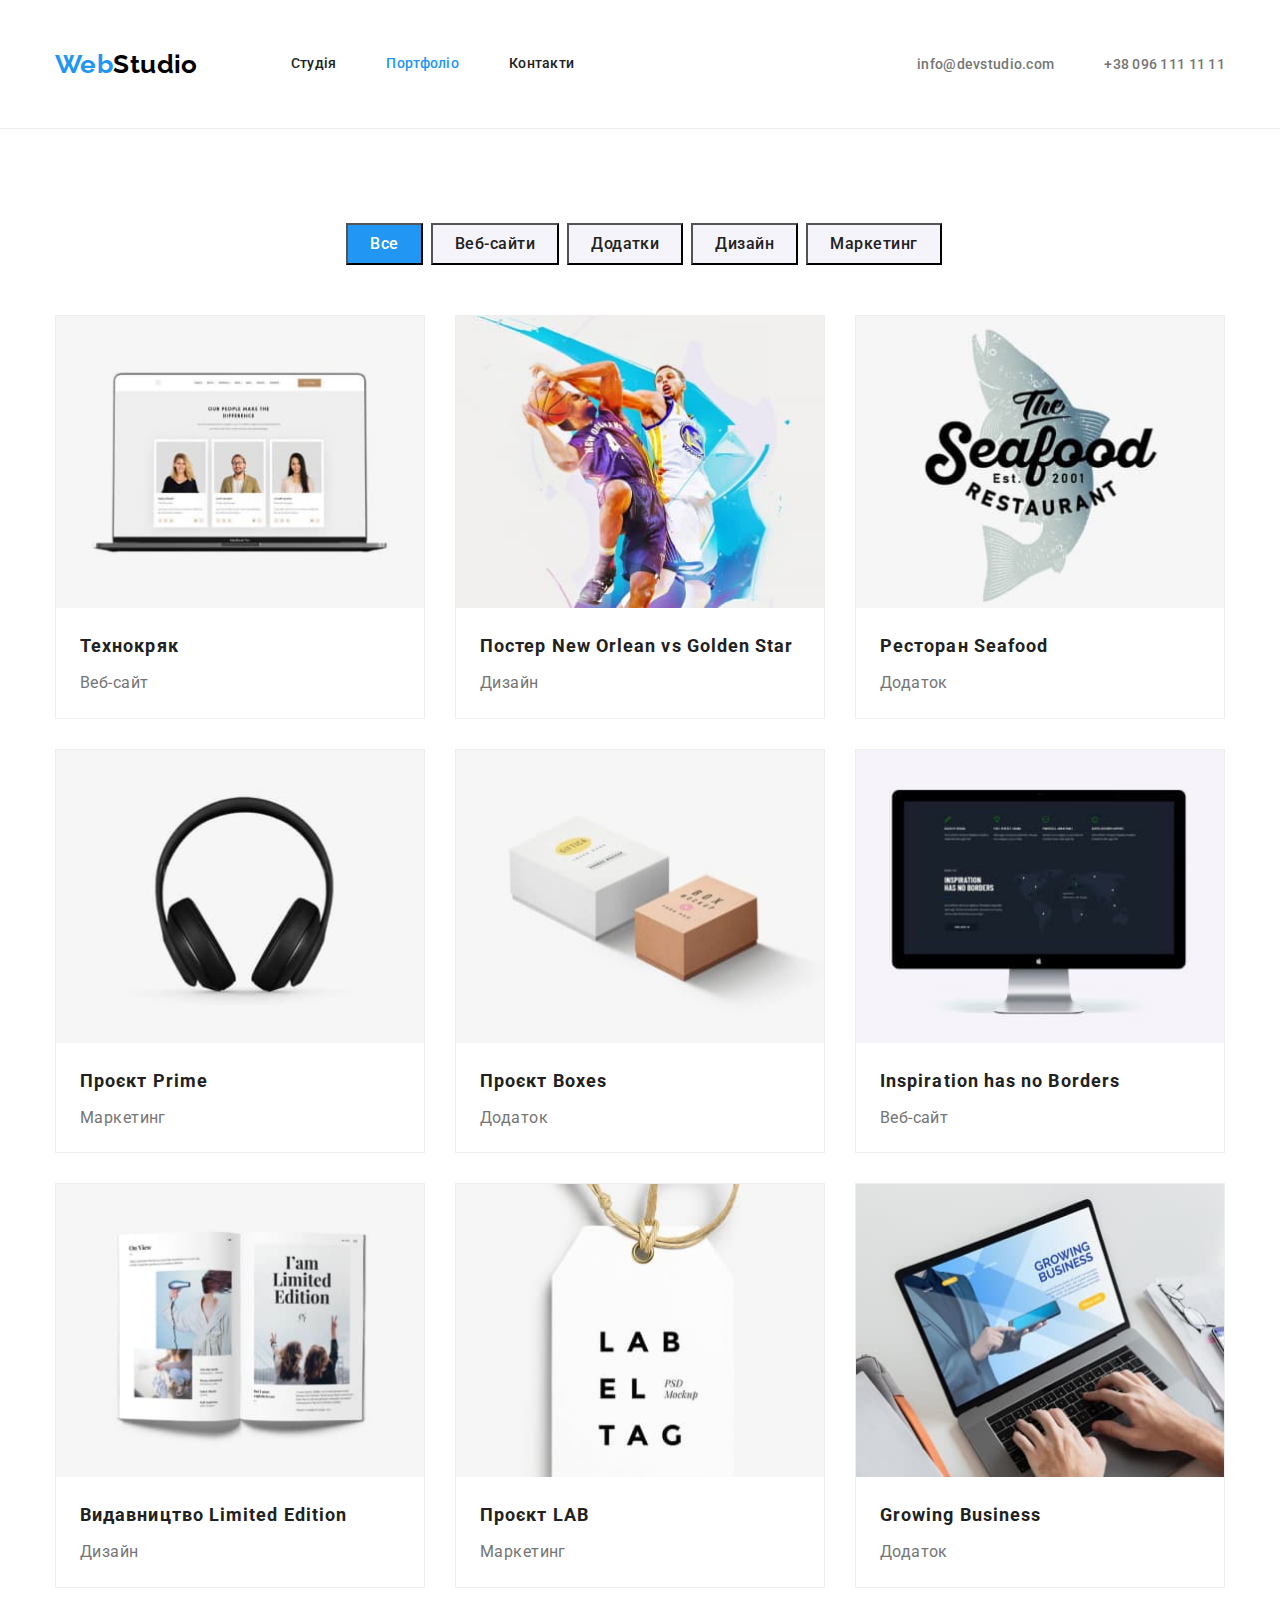
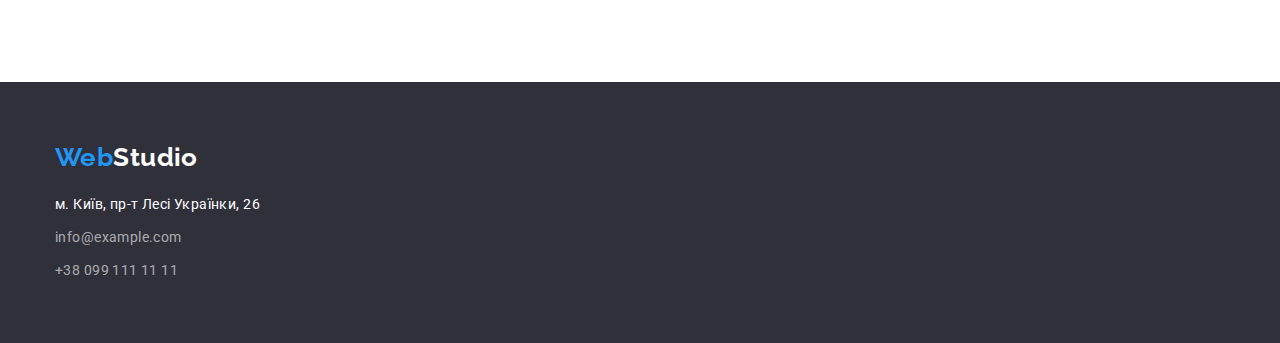
==== portfolio.html @ b1409e7b "додає файли html та css дз3" ====
<!DOCTYPE html>
<html lang="uk">
<head>
    <meta charset="UTF-8">
    <meta http-equiv="X-UA-Compatible" content="IE=edge">
    <meta name="viewport" content="width=device-width, initial-scale=1.0">
    <title>Portfolio</title>
    <link rel="preconnect" href="https://fonts.googleapis.com">
    <link rel="preconnect" href="https://fonts.gstatic.com" crossorigin>
    <link href="https://fonts.googleapis.com/css2?family=Raleway:wght@700&family=Roboto:wght@400;500;700;900&display=swap"
        rel="stylesheet">
    <link rel="stylesheet" href="https://cdnjs.cloudflare.com/ajax/libs/modern-normalize/1.1.0/modern-normalize.min.css">
    <link rel="stylesheet" href="./css/styles.css">
</head>
<body>
    <!--HEADER-->
    <header class="page-header portfolio-header">
        <div class="container page-header-container">
            <nav class="page-nav">
                <a class="logo link" href="./index.html" lang="en">Web<span class="logo-part-header">Studio</span></a>
                <ul class="menu list">
                    <li class="menu-item">
                        <a class="menu-link link" href="./index.html">Студія</a>
                    </li>
                    <li class="menu-item">
                        <a class="menu-link link current" href="./portfolio.html">Портфоліо</a>
                    </li>
                    <li class="menu-item">
                        <a class="menu-link link" href="">Контакти</a>
                    </li>
                </ul>
            </nav>
            <ul class="contact-list list">
                <li class="contact-list-item">
                    <a class="contact-link link" href="mailto:info@devstudio.com">info@devstudio.com</a>
                </li>
                <li class="contact-list-item">
                    <a class="contact-link link" href="tel:+380961111111">+38 096 111 11 11</a>
                </li>
            </ul>
        </div>
    </header>
    <!--UNIQUE PAGE CONTENT-->
    <main>
    <!-- COMPANY-PRODUCTS -->
     <section class="company-products section">
        <div class="container">
         <h1 class="visually-hidden">Різновиди наших робіт</h1>  
        <ul class="company-products-list list">
            <li class="classification-type">
                <button class="choice-btn  current-button" type="button">
                    Все
                </button>
            </li>
            <li class="classification-type">
                <button class="choice-btn">
                    Веб-сайти
                </button>
            </li>
            <li class="classification-type">
                <button class="choice-btn">
                    Додатки
                </button>
            </li>
            <li class="classification-type"> 
                <button class="choice-btn">
                    Дизайн
                </button>
            </li>
            <li class="classification-type">
                <button class="choice-btn">
                    Маркетинг
                </button>
            </li>
        </ul> 
        
        <ul class="portfolio-list list">
            <li class="portfolio-list-item">
                <img src="./images/portfolio/portfolio1.jpg" alt="Игорь Демьяненко" width="370" height="294">
                <div class="portfolio-list-item-wrapper">
                <h2 class="section-title portfolio-title">
                    Технокряк
                </h2>
                <p class="section-description portfolio-description">
                    Веб-сайт
                </p>
                </div>
            </li>
            <li class="portfolio-list-item">
                <img src="./images/portfolio/portfolio2.jpg" alt="Ольга Репина" width="370" height="294">
                <div class="portfolio-list-item-wrapper">
                <h2 class="section-title portfolio-title">
                    Постер <span lang="en">New Orlean vs Golden Star</span> 
                </h2>
                <p class="section-description portfolio-description">
                    Дизайн
                </p>
                </div>
            </li>
            <li class="portfolio-list-item">
                <img src="./images/portfolio/portfolio3.jpg" alt="Николай Тарасов" width="370" height="294">
                <div class="portfolio-list-item-wrapper">
                <h2 class="section-title portfolio-title">
                    Ресторан <span>Seafood</span> 
                </h2>
                <p class="section-description portfolio-description">
                    Додаток
                </p>
                </div>
            </li>
            <li class="portfolio-list-item">
                <img src="./images/portfolio/portfolio4.jpg" alt="Михаил Ермаков" width="370" height="294">
                <div class="portfolio-list-item-wrapper">
                <h2 class="section-title portfolio-title">
                    Проєкт <span lang="en">Prime</span> 
                </h2>
                <p class="section-description portfolio-description">
                    Маркетинг
                </p>
                </div>
            </li>
            <li class="portfolio-list-item">
                <img src="./images/portfolio/portfolio5.jpg" alt="Михаил Ермаков" width="370" height="294">
                <div class="portfolio-list-item-wrapper">
                <h2 class="section-title portfolio-title">
                    Проєкт <span lang="en">Boxes</span>  
                </h2>
                <p class="section-description portfolio-description">
                    Додаток
                </p>
                </div>
            </li>
            <li class="portfolio-list-item">
                <img src="./images/portfolio/portfolio6.jpg" alt="Михаил Ермаков" width="370" height="294">
                <div class="portfolio-list-item-wrapper">
                <h2 class="section-title portfolio-title" lang="en">
                    Inspiration has no Borders
                </h2>
                <p class="section-description portfolio-description">
                    Веб-сайт
                </p>
                </div>
            </li>
            <li class="portfolio-list-item">
                <img src="./images/portfolio/portfolio7.jpg" alt="Михаил Ермаков" width="370" height="294">
                <div class="portfolio-list-item-wrapper">
                <h2 class="section-title portfolio-title">
                    Видавництво <span lang="en">Limited Edition</span> 
                </h2>
                <p class="section-description portfolio-description">
                    Дизайн
                </p>
                </div>
            </li>
            <li class="portfolio-list-item">
                <img src="./images/portfolio/portfolio8.jpg" alt="Михаил Ермаков" width="370" height="294">
                <div class="portfolio-list-item-wrapper">
                <h2 class="section-title portfolio-title">
                    Проєкт <span lang="en">LAB</span> 
                </h2>
                <p class="section-description portfolio-description">
                    Маркетинг
                </p>
                </div>
            </li>
            <li class="portfolio-list-item">
                <img src="./images/portfolio/portfolio9.jpg" alt="Михаил Ермаков" width="370" height="294">
                <div class="portfolio-list-item-wrapper">
                <h2 class="section-title portfolio-title" lang="en">
                    Growing Business
                </h2>
                <p class="section-description portfolio-description">
                    Додаток
                </p>
                </div>
            </li>
        </ul>
        </div>
     </section>   
    </main>
    <!-- FOOTER -->
    <footer class="page-footer">
        <div class="container">
        <a class="logo link logo-footer" href="./index.html" lang="en">Web<span class="logo-part-footer">Studio</span></a>
        <address class="contact-footer-list">
            <ul class="address-list list">
                <li class="address-list-item">
                    <a class="address-link map link" href="https://goo.gl/maps/JqsKjMhWEJc1FXKQ9" target="_blank"
                        rel="noopener noreferrer">м. Київ, пр-т Лесі Українки, 26</a>
                </li>
                <li class="address-list-item">
                    <a class="address-link link" href="mailto:info@example.com">info@example.com</a>
                </li>
                <li class="address-list-item">
                    <a class="address-link link" href="tel:+380991111111">+38 099 111 11 11</a>
                </li>
            </ul>
        </address>
        </div>
    </footer>
</body>
</html>
---- css/styles.css ----
/*========== INDEX.HTML ========== */
:root {
    --accent-color: #2196F3;
    --primary-font: 'Roboto',sans-serif;
    --secondary-font: 'Raleway',sans-serif;
    --primary-text-color: #212121;
    --secondary-text-color: #757575;
    --logo-header-text-color: #000000;
    --logo-footer-text-color: #ffffff;
    --page-dominated-background-color: #ffffff;
    --page-background-color: #2F303A;
    --page-background-color2: #F5F4FA;
    --studio-button-text-color: #ffffff;
    --studio-button-background-color: #2196F3;
    --studio-state-button-background-color: #188CE8;
    --studio-state-button-text-color: #ffffff;
    --portfolio-button-text-color: #212121;
    --portfolio-button-background-color: #F5F4FA;
    --portfolio-state-button-background-color: #188CE8;
    --portfolio-state-button-text-color: #ffffff;
    --main-title-text-color: #ffffff;
    --map-text-color: #ffffff;
    --current-portfolio-button-background-color: #2196F3;
    --current-portfolio-button-text-color: #ffffff;
    --address-link-text-color: rgba(255, 255, 255, 0.6);
}

img {
    display: block;
    max-width: 100%; 
    height: auto;
}
.list {
    list-style:none;
    margin-top: 0;
    margin-bottom: 0;
    padding-left: 0;
    padding-right: 0;
}

.link {
    text-decoration: none;

}

body {
    font-family: var(--primary-font);
    color: var(--primary-text-color);
    background-color: var(--page-dominated-background-color);
    font-size: 14px;
    letter-spacing: 0.03em;
}

/*========== COMPONENTS ========== */
.logo {
    margin-right: 93px;
    font-family: var(--secondary-font);
    font-weight: 700;
    font-size: 26px;
    line-height: 1.19; 
    color: var(--accent-color);

}
.section {
    padding-top: 94px;
    padding-bottom: 94px;
}

.section-title {
    margin-top: 0;
    margin-bottom: 50px;

    font-weight: 700;
    font-size: 36px;
    line-height: 1.67;
    color: var(--primary-text-color);
    text-align: center;
}

.section-subtitle {
    margin-top: 0;
    margin-bottom: 10px;

    font-size: 14px;
    font-weight: 500;
    line-height: 1.19;  
    color: var(--primary-text-color);
}


.section-description {
    margin-top: 0;
    margin-bottom: 0;
    line-height: 1.71;
    color: var(--secondary-text-color);
}

.employee-description {
    font-size: 16px;
    line-height: 1.19;
}
.visually-hidden {
    position: absolute;
    width: 1px;
    height: 1px;
    margin: -1px;
    border: 0;
    padding: 0;

    white-space: nowrap;
    clip-path: inset(100%);
    clip: rect(0 0 0 0);
    overflow: hidden;
}
/*========== /COMPONENTS ========== */

/*========== HEADER ========== */
.page-header {
    padding-top: 24px;
    padding-bottom: 24px;
}
.container {
    width: 1200px;
    padding-left: 15px;
    padding-right: 15px;
    margin-left: auto;
    margin-right: auto;
}
.page-header-container {
    display: flex;
    align-items: center;
    justify-content: space-between;
}
.page-nav {
    display: flex;
    align-items:center;
}
.menu {
    display:flex;
    align-items: center;
}
.contact-list {
    display: flex;
}
.menu-item:not(:last-child) {
    margin-right: 50px;
}

.logo-part-header{
    color: var(--logo-header-text-color); 
}  
.menu-link {
    font-weight: 500;
    line-height: 1.14;
    letter-spacing: 0.02em;
    color: var(--primary-text-color);
}

.menu-link:hover,
.menu-link:focus {
    color: var(--accent-color);
}

.contact-list .contact-link {
    padding-top: 32px;
    padding-bottom: 32px;
}
.menu .link {
    display: block;
    padding-top: 32px;
    padding-bottom: 32px;
}
.menu .link.current {
    color: var(--accent-color);
}

.contact-list-item:not(:last-child) {
    margin-right: 50px;
}
.contact-link  {     
    font-weight: 500;
    line-height: 1.14;
    letter-spacing: 0.02em;
    color: var(--secondary-text-color);
}
.contact-link:hover,
.contact-link:focus {
    color: var(--accent-color);
}

/*========== /HEADER ========== */

/*========== HERO ========== */


.modal-btn {
    min-width: 200px;
    padding: 9px 22px;

    font-weight: 700;
    font-size: 16px;
    font-family: var(--primary-font);
    line-height: 1.87;
    letter-spacing: 0.06em;
    color: var(--studio-button-text-color);
    background-color: var(--studio-button-background-color);
    cursor: pointer;  
    box-shadow: 0px 4px 4px rgba(0, 0, 0, 0.15);
    border-radius: 4px;
}

.modal-btn:hover,
.modal-btn:focus {
    color: var(--studio-state-button-text-color);
    background-color: var(--studio-state-button-background-color);
}

.hero {
    padding-top: 200px;
    padding-bottom: 200px;
    background-color: var(--page-background-color);
    text-align: center;
}
.main-title {
    max-width: 696px;
    margin-left: auto;
    margin-right: auto;
    margin-top:0;
    margin-bottom: 30px;

    font-weight: 900;
    font-size: 44px;
    line-height: 1.36;
    letter-spacing: 0.06em;
    text-transform: uppercase;
    color: var(--main-title-text-color);
    
}
/*========== /HERO ========== */

/*========== COMPANY QUALITIES ========== */
.company-qualities-list {
    display: flex;
    flex-wrap: wrap;
    gap: 30px;
}

.company-qualities-list-item {
    flex-basis: calc((100% - 90px) / 4);
    /* flex-basis: 270px; */
}
/* .company-qualities-list-item:(nth-child) */

.company-qualities-subtitle {
    font-weight: 700;
    line-height: 1.14;
    text-transform: uppercase;
}


/*========== /COMPANY QUALITIES ========== */

/*========== COMPANY ACTIVITY ========== */
.company-activity-list {
    display: flex;
    flex-wrap: wrap;
    gap: 30px;
}

.company-activity-list-item {
    flex-basis: calc((100% - 60px) / 3);
    /* flex-basis: 370px; */
}


/*========== /COMPANY ACTIVITY ========== */

/*========== EMPLOYEES ========== */
.employees-list {
    display: flex;
    flex-wrap: wrap;
    gap: 30px;
}

.employees-list-item {
    flex-basis: calc((100% - 90px) / 4);

    background-color: var(--page-dominated-background-color);
    box-shadow: 0px 1px 3px rgba(0, 0, 0, 0.12), 0px 1px 1px rgba(0, 0, 0, 0.14), 0px 2px 1px rgba(0, 0, 0, 0.2);
    border-radius: 0px 0px 4px 4px;
    text-align: center;
}
.employees {
    background-color:var(--page-background-color2);
}
.employees-list-item-wrapper {
    padding-top: 30px;
    padding-bottom: 30px;
}

/*========== /EMPLOYEES ========== */

/*========== FOOTER ========== */
.page-footer {
    padding-top: 60px;
    padding-bottom: 60px;
    background-color:var(--page-background-color);
}
.address-link {
    font-style: normal;
    font-weight: 400;
    line-height: 1.71;
    color: var(--address-link-text-color);
}

.address-link:hover,
.address-link:focus {
    color: var(--accent-color);
}
.map {
    color: var(--map-text-color);
}

.logo-part-footer {
    color: var(--logo-footer-text-color);
}
.logo-footer {
    display: block;
    margin-bottom: 20px;  
}
 .address-list-item:not(:last-child) {
    margin-bottom: 9px;
}

/*========== /FOOTER ========== */
/*========== /INDEX.HTML ========== */

/*========== PORTFOLIO.HTML ========== */
.portfolio-header{
    border-bottom: 1px solid #ECECEC;
}
/*========== COMPANY-PRODUCTS ========== */

.company-products-list{
    display: flex;
    justify-content: center;
    margin-bottom: 50px;

}

.classification-type:not(first-child) {
    margin-left: 8px;
}
.choice-btn {
    padding: 6px 22px;

    font-family: var(--primary-font);
    font-weight: 500;
    font-size: 16px;
    line-height: 1.62; 
    color: var(--portfolio-button-text-color);
    background-color: var(--portfolio-button-background-color);
    letter-spacing: 0.03em;
    cursor: pointer;
}

.choice-btn:hover,
.choice-btn:focus {
    color: var(--portfolio-state-button-text-color);
    background-color: var(--portfolio-state-button-background-color);
}

.current-button {
    background-color: var(--current-portfolio-button-background-color);
    color: var(--current-portfolio-button-text-color);

}

.portfolio-title {
    margin-bottom: 4px;

    font-size: 18px;
    line-height: 2;
    letter-spacing: 0.06em;
    text-align: start;
}

.portfolio-description {
    font-size: 16px;
    line-height: 1.87;
}

.portfolio-list {
    display: flex;
    flex-wrap: wrap;
    gap: 30px;
}

.portfolio-list-item {
    flex-basis: calc((100% - 60px) / 3);

    background-color: #FFFFFF;
    border: 1px solid #EEEEEE;

}
.portfolio-list-item-wrapper {
    padding-top: 20px;
    padding-bottom: 20px;
    padding-left: 24px;
}
/*========== /COMPANY-PRODUCTS ========== */
/*========== /PORTFOLIO.HTML ========== */
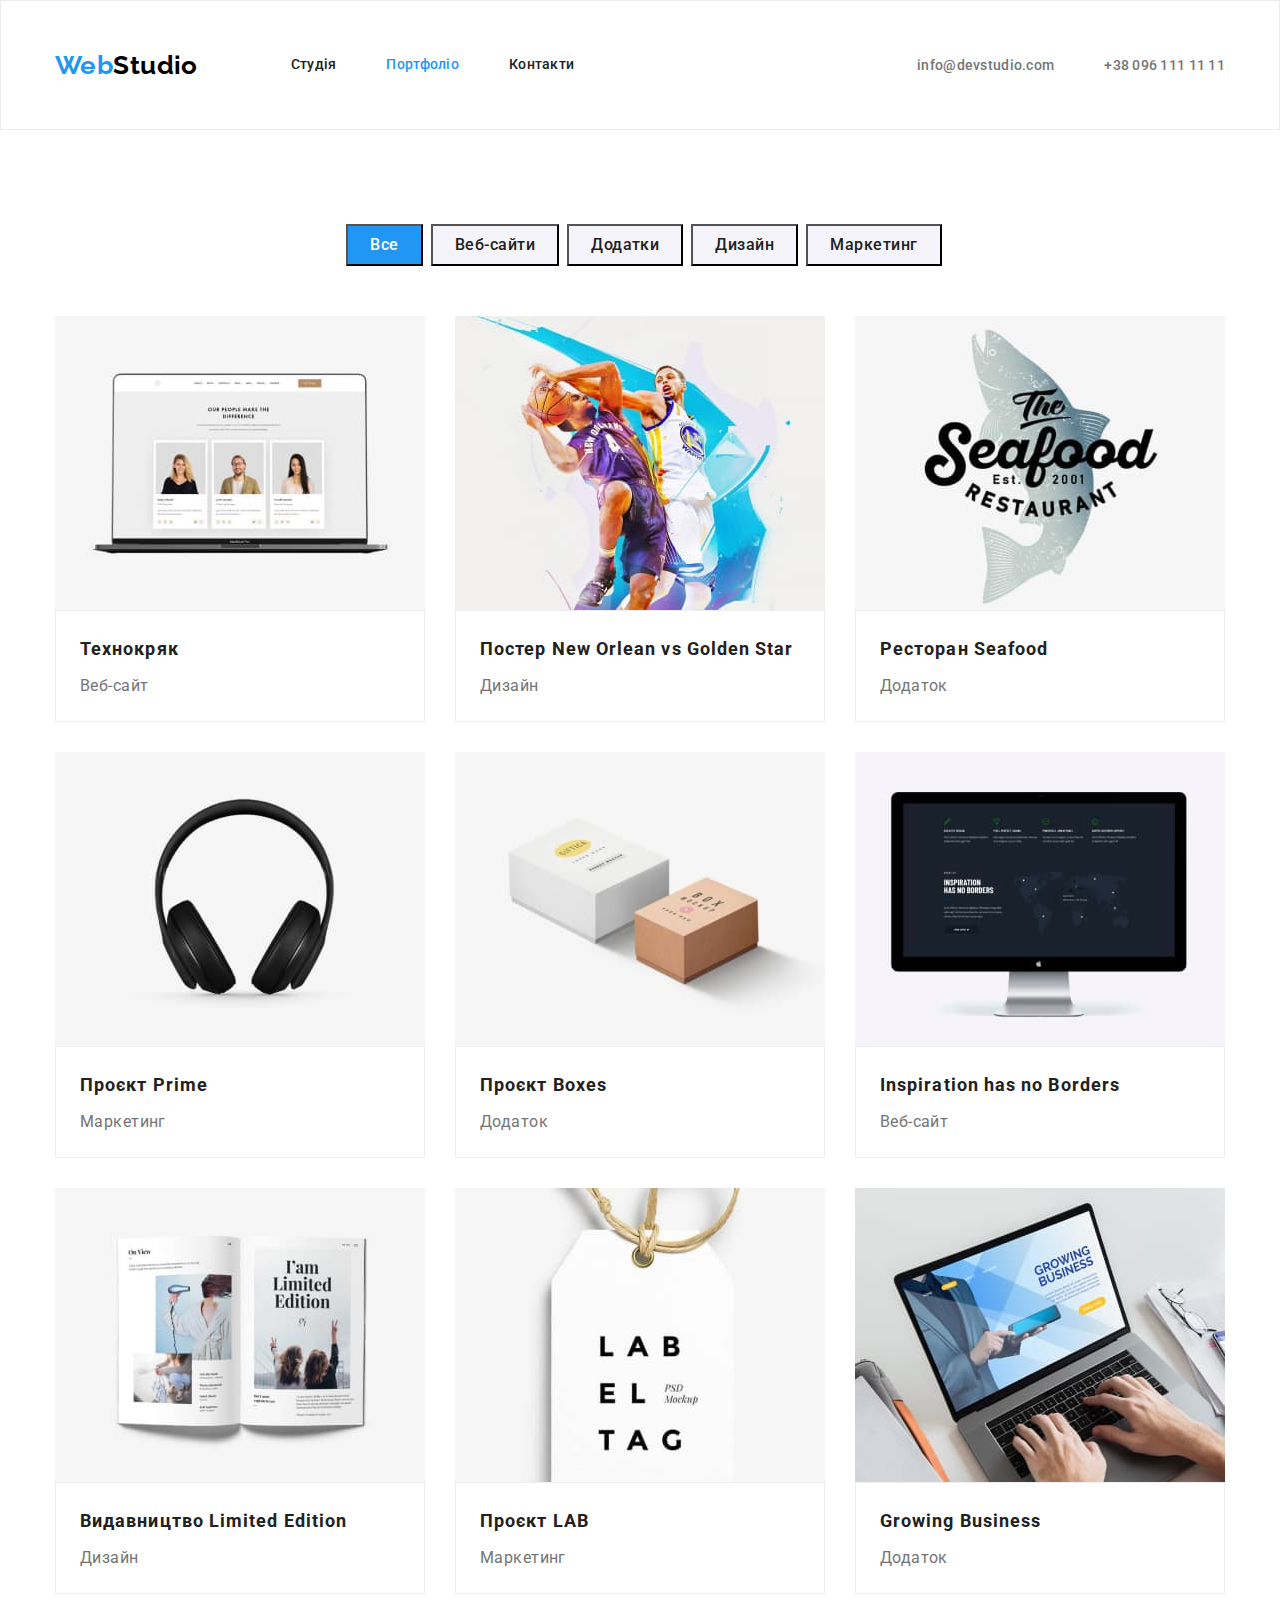
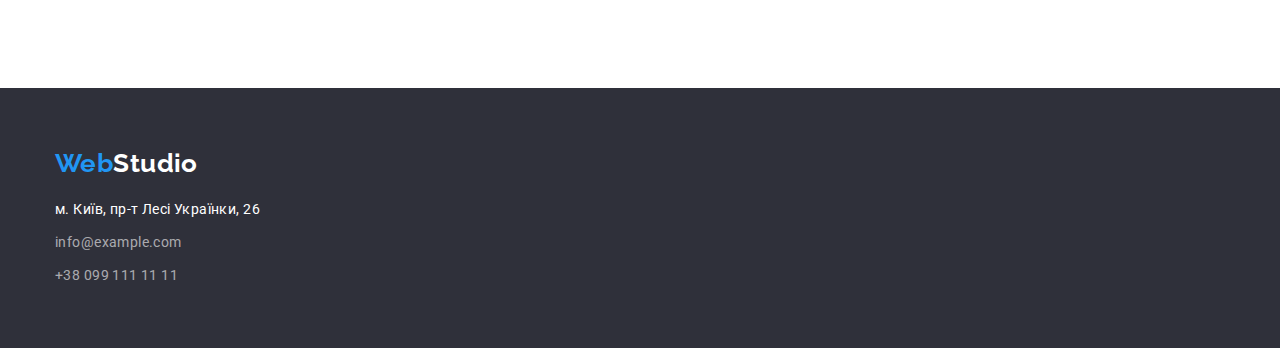
==== commit 7b66bde3: "вносить зміни по властивості border на сторінках" ====
--- a/portfolio.html
+++ b/portfolio.html
@@ -14,7 +14,7 @@
 </head>
 <body>
     <!--HEADER-->
-    <header class="page-header portfolio-header">
+    <header class="page-header">
         <div class="container page-header-container">
             <nav class="page-nav">
                 <a class="logo link" href="./index.html" lang="en">Web<span class="logo-part-header">Studio</span></a>
--- a/css/styles.css
+++ b/css/styles.css
@@ -91,6 +91,7 @@
 .section-description {
     margin-top: 0;
     margin-bottom: 0;
+
     line-height: 1.71;
     color: var(--secondary-text-color);
 }
@@ -118,6 +119,8 @@
 .page-header {
     padding-top: 24px;
     padding-bottom: 24px;
+
+    border: 1px solid #ECECEC;
 }
 .container {
     width: 1200px;
@@ -191,7 +194,6 @@
 /*========== /HEADER ========== */
 
 /*========== HERO ========== */
-
 
 .modal-btn {
     min-width: 200px;
@@ -336,9 +338,6 @@
 /*========== /INDEX.HTML ========== */
 
 /*========== PORTFOLIO.HTML ========== */
-.portfolio-header{
-    border-bottom: 1px solid #ECECEC;
-}
 /*========== COMPANY-PRODUCTS ========== */
 
 .company-products-list{
@@ -398,15 +397,14 @@
 
 .portfolio-list-item {
     flex-basis: calc((100% - 60px) / 3);
-
-    background-color: #FFFFFF;
-    border: 1px solid #EEEEEE;
-
 }
 .portfolio-list-item-wrapper {
     padding-top: 20px;
     padding-bottom: 20px;
     padding-left: 24px;
+
+    background-color: #FFFFFF;
+    border: 1px solid #EEEEEE;
 }
 /*========== /COMPANY-PRODUCTS ========== */
 /*========== /PORTFOLIO.HTML ========== */